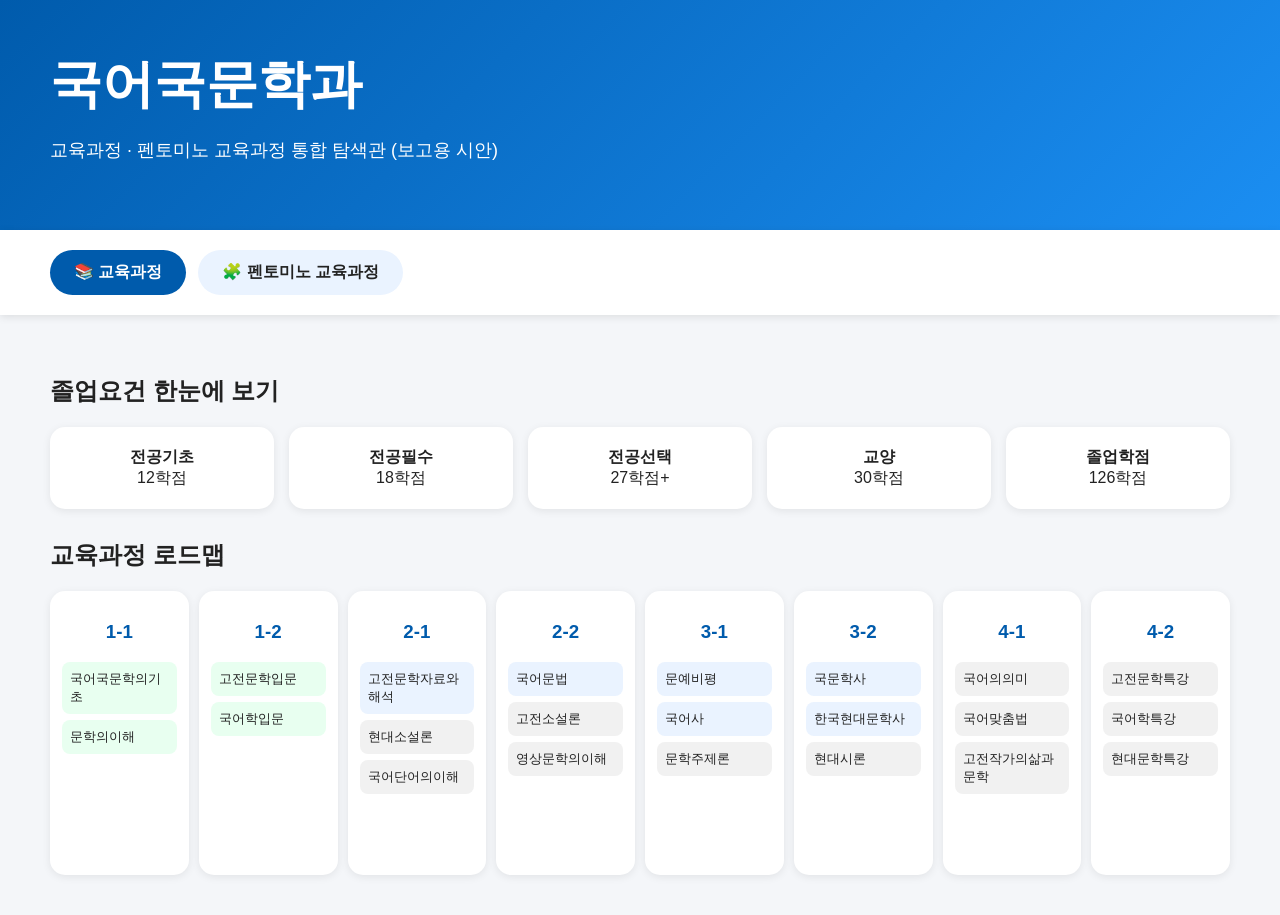
==== html.html @ 1b3061b0 "Add files via upload" ====
<!DOCTYPE html>
<html lang="ko">
<head>
<meta charset="utf-8">
<meta name="viewport" content="width=device-width, initial-scale=1">
<title>국어국문학과 교육과정 탐색관 v3</title>
<style>
body{margin:0;font-family:'Pretendard',Arial,sans-serif;background:#f4f6f9;color:#222}
.hero{background:linear-gradient(135deg,#005bac,#1b8ef2);color:#fff;padding:50px}
.hero h1{margin:0;font-size:52px}
.hero p{font-size:18px}
.tabs{display:flex;gap:12px;padding:20px 50px;background:#fff;box-shadow:0 2px 8px rgba(0,0,0,.1)}
.tab{padding:12px 24px;border-radius:30px;background:#eaf3ff;cursor:pointer;font-weight:700}
.tab.active{background:#005bac;color:#fff}
.panel{display:none;padding:40px 50px}
.panel.active{display:block}
.summary{display:grid;grid-template-columns:repeat(5,1fr);gap:15px;margin-bottom:30px}
.stat{background:#fff;padding:20px;border-radius:15px;text-align:center;box-shadow:0 2px 8px rgba(0,0,0,.08)}
.roadmap{display:grid;grid-template-columns:repeat(8,1fr);gap:10px}
.sem{background:#fff;border-radius:15px;padding:12px;min-height:260px;box-shadow:0 2px 8px rgba(0,0,0,.08)}
.sem h3{text-align:center;color:#005bac}
.course{padding:8px;border-radius:8px;margin:6px 0;font-size:13px}
.basic{background:#e8fff0}
.required{background:#eaf3ff}
.elective{background:#f1f1f1}

.module{background:#fff;border-radius:18px;padding:20px;margin-bottom:20px;box-shadow:0 2px 8px rgba(0,0,0,.08)}
.module h3{color:#005bac}
table{width:100%;border-collapse:collapse}
th,td{border:1px solid #ddd;padding:8px;font-size:14px}
th{background:#005bac;color:#fff}

.trackbox{background:#fff;border-radius:18px;padding:20px;box-shadow:0 2px 8px rgba(0,0,0,.08)}
.trackA{border-left:8px solid #005bac}
.trackB{border-left:8px solid #00a0e9}

.pento-roadmap{overflow:auto;background:#fff;padding:20px;border-radius:18px;box-shadow:0 2px 8px rgba(0,0,0,.08)}
.pento-roadmap table td{text-align:center;height:60px}
</style>
</head>
<body>

<div class="hero">
<h1>국어국문학과</h1>
<p>교육과정 · 펜토미노 교육과정 통합 탐색관 (보고용 시안)</p>
</div>

<div class="tabs">
<div class="tab active" onclick="showTab('curriculum',this)">📚 교육과정</div>
<div class="tab" onclick="showTab('pentomino',this)">🧩 펜토미노 교육과정</div>
</div>

<div id="curriculum" class="panel active">
<h2>졸업요건 한눈에 보기</h2>
<div class="summary">
<div class="stat"><b>전공기초</b><br>12학점</div>
<div class="stat"><b>전공필수</b><br>18학점</div>
<div class="stat"><b>전공선택</b><br>27학점+</div>
<div class="stat"><b>교양</b><br>30학점</div>
<div class="stat"><b>졸업학점</b><br>126학점</div>
</div>

<h2>교육과정 로드맵</h2>
<div class="roadmap">
<div class="sem"><h3>1-1</h3>
<div class="course basic">국어국문학의기초</div>
<div class="course basic">문학의이해</div>
</div>

<div class="sem"><h3>1-2</h3>
<div class="course basic">고전문학입문</div>
<div class="course basic">국어학입문</div>
</div>

<div class="sem"><h3>2-1</h3>
<div class="course required">고전문학자료와해석</div>
<div class="course elective">현대소설론</div>
<div class="course elective">국어단어의이해</div>
</div>

<div class="sem"><h3>2-2</h3>
<div class="course required">국어문법</div>
<div class="course elective">고전소설론</div>
<div class="course elective">영상문학의이해</div>
</div>

<div class="sem"><h3>3-1</h3>
<div class="course required">문예비평</div>
<div class="course required">국어사</div>
<div class="course elective">문학주제론</div>
</div>

<div class="sem"><h3>3-2</h3>
<div class="course required">국문학사</div>
<div class="course required">한국현대문학사</div>
<div class="course elective">현대시론</div>
</div>

<div class="sem"><h3>4-1</h3>
<div class="course elective">국어의의미</div>
<div class="course elective">국어맞춤법</div>
<div class="course elective">고전작가의삶과문학</div>
</div>

<div class="sem"><h3>4-2</h3>
<div class="course elective">고전문학특강</div>
<div class="course elective">국어학특강</div>
<div class="course elective">현대문학특강</div>
</div>
</div>
</div>

<div id="pentomino" class="panel">
<h2>모듈 구성</h2>

<div class="module">
<h3>ⓐ 한국문화기획 모듈</h3>
<p>영상문학의이해 · 현대문화와웹문학 · 문학주제론 · 중세국어의이해 · 현대서사이론</p>
</div>

<div class="module">
<h3>ⓑ 트랜스로컬 한국학 모듈</h3>
<p>시조와가사 · 동아시아의문학과문화 · 외국어로서의한국어 · 국어맞춤법</p>
</div>

<div class="module">
<h3>ⓒ 한국고전문학 모듈</h3>
<p>고전문학자료와해석 · 고전소설론 · 향가와고려가요 · 국문학사 · 고전작가의삶과문학</p>
</div>

<div class="module">
<h3>ⓓ 한국어언어학 모듈</h3>
<p>국어단어의이해 · 국어문법 · 국어의말소리 · 국어와방언 · 국어사</p>
</div>

<div class="module">
<h3>ⓔ 한국현대문학 모듈</h3>
<p>현대소설론 · 현대문학텍스트읽기 · 문예비평 · 현대시론 · 한국현대문학사</p>
</div>

<h2>트랙 구성</h2>

<div class="trackbox trackA">
<h3>A. 한국문화기획 트랙</h3>
<p>필수 : 한국문화기획 모듈(15학점)</p>
<p>선택 : 한국고전문학 · 한국어언어학 · 한국현대문학 모듈</p>
</div><br>

<div class="trackbox trackB">
<h3>B. 트랜스로컬 한국학 트랙</h3>
<p>필수 : 트랜스로컬 한국학 모듈(15학점)</p>
<p>선택 : 한국고전문학 · 한국어언어학 · 한국현대문학 모듈</p>
</div>

<h2 style="margin-top:30px">펜토미노 교육과정 로드맵</h2>
<div class="pento-roadmap">
<table>
<tr><th>트랙</th><th>2-1</th><th>2-2</th><th>3-1</th><th>3-2</th><th>4-1</th></tr>
<tr>
<td>한국문화기획</td>
<td>고전문학자료와해석<br>국어단어의이해<br>현대소설론</td>
<td>현대문화와웹문학<br>영상문학의이해<br>국어문법</td>
<td>문학주제론<br>국어사<br>문예비평</td>
<td>중세국어의이해<br>국문학사<br>현대시론</td>
<td>현대서사이론<br>고전작가의삶과문학</td>
</tr>
<tr>
<td>트랜스로컬한국학</td>
<td>고전문학자료와해석<br>국어단어의이해<br>현대소설론</td>
<td>고전소설론<br>향가와고려가요<br>국어문법</td>
<td>시조와가사<br>동아시아문학과문화<br>문예비평</td>
<td>외국어로서의한국어<br>국문학사<br>현대시론</td>
<td>국어맞춤법<br>동아시아문학과문화<br>고전작가의삶과문학</td>
</tr>
</table>
</div>

</div>

<script>
function showTab(id,el){
document.querySelectorAll('.panel').forEach(x=>x.classList.remove('active'));
document.querySelectorAll('.tab').forEach(x=>x.classList.remove('active'));
document.getElementById(id).classList.add('active');
el.classList.add('active');
}
</script>
</body>
</html>
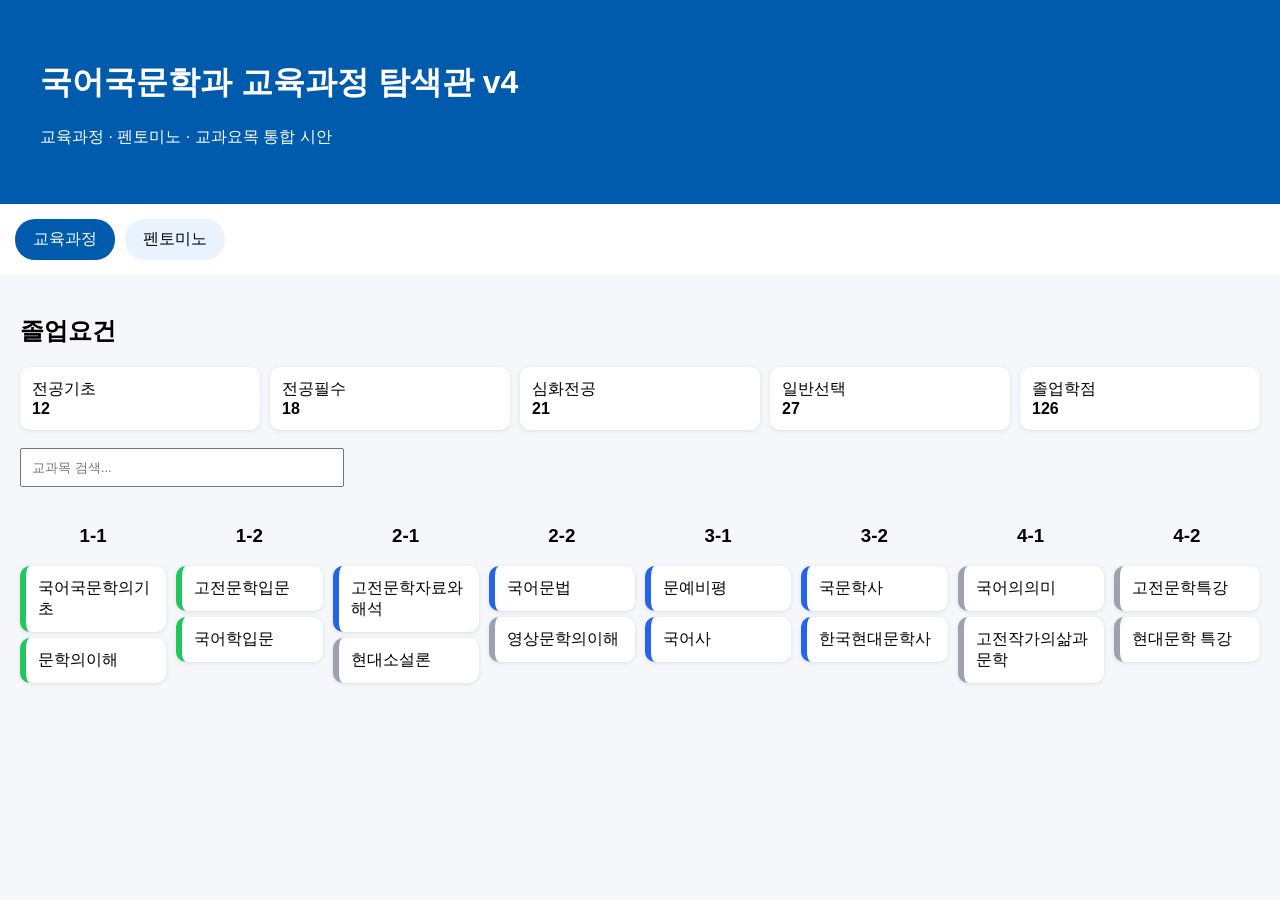
==== commit b184c49c: "Add files via upload" ====
--- a/html.html
+++ b/html.html
@@ -1,190 +1,139 @@
-
 <!DOCTYPE html>
 <html lang="ko">
 <head>
-<meta charset="utf-8">
-<meta name="viewport" content="width=device-width, initial-scale=1">
-<title>국어국문학과 교육과정 탐색관 v3</title>
+<meta charset="UTF-8">
+<meta name="viewport" content="width=device-width,initial-scale=1">
+<title>국어국문학과 교육과정 탐색관 v4</title>
 <style>
-body{margin:0;font-family:'Pretendard',Arial,sans-serif;background:#f4f6f9;color:#222}
-.hero{background:linear-gradient(135deg,#005bac,#1b8ef2);color:#fff;padding:50px}
-.hero h1{margin:0;font-size:52px}
-.hero p{font-size:18px}
-.tabs{display:flex;gap:12px;padding:20px 50px;background:#fff;box-shadow:0 2px 8px rgba(0,0,0,.1)}
-.tab{padding:12px 24px;border-radius:30px;background:#eaf3ff;cursor:pointer;font-weight:700}
-.tab.active{background:#005bac;color:#fff}
-.panel{display:none;padding:40px 50px}
-.panel.active{display:block}
-.summary{display:grid;grid-template-columns:repeat(5,1fr);gap:15px;margin-bottom:30px}
-.stat{background:#fff;padding:20px;border-radius:15px;text-align:center;box-shadow:0 2px 8px rgba(0,0,0,.08)}
-.roadmap{display:grid;grid-template-columns:repeat(8,1fr);gap:10px}
-.sem{background:#fff;border-radius:15px;padding:12px;min-height:260px;box-shadow:0 2px 8px rgba(0,0,0,.08)}
-.sem h3{text-align:center;color:#005bac}
-.course{padding:8px;border-radius:8px;margin:6px 0;font-size:13px}
-.basic{background:#e8fff0}
-.required{background:#eaf3ff}
-.elective{background:#f1f1f1}
-
-.module{background:#fff;border-radius:18px;padding:20px;margin-bottom:20px;box-shadow:0 2px 8px rgba(0,0,0,.08)}
-.module h3{color:#005bac}
-table{width:100%;border-collapse:collapse}
-th,td{border:1px solid #ddd;padding:8px;font-size:14px}
+body{font-family:Arial,sans-serif;margin:0;background:#f5f7fb}
+header{background:#005bac;color:#fff;padding:40px}
+.tabs{display:flex;gap:10px;padding:15px;background:#fff}
+.tab{padding:10px 18px;border-radius:20px;background:#e9f2ff;cursor:pointer}
+.active{background:#005bac;color:#fff}
+.section{padding:20px}
+.hidden{display:none}
+.stats{display:grid;grid-template-columns:repeat(5,1fr);gap:10px}
+.card,.course{background:#fff;padding:12px;border-radius:10px;box-shadow:0 1px 4px rgba(0,0,0,.1)}
+.roadmap{display:grid;grid-template-columns:repeat(8,1fr);gap:10px;margin-top:20px}
+.sem h3{text-align:center}
+.course{margin:6px 0;cursor:pointer}
+.basic{border-left:6px solid #22c55e}
+.required{border-left:6px solid #2563eb}
+.elective{border-left:6px solid #9ca3af}
+input{padding:10px;width:300px}
+table{width:100%;border-collapse:collapse;background:#fff}
+th,td{border:1px solid #ddd;padding:8px}
 th{background:#005bac;color:#fff}
-
-.trackbox{background:#fff;border-radius:18px;padding:20px;box-shadow:0 2px 8px rgba(0,0,0,.08)}
-.trackA{border-left:8px solid #005bac}
-.trackB{border-left:8px solid #00a0e9}
-
-.pento-roadmap{overflow:auto;background:#fff;padding:20px;border-radius:18px;box-shadow:0 2px 8px rgba(0,0,0,.08)}
-.pento-roadmap table td{text-align:center;height:60px}
+#modal{position:fixed;inset:0;background:rgba(0,0,0,.5);display:none}
+#modalBox{background:#fff;max-width:700px;margin:5% auto;padding:20px;border-radius:12px}
 </style>
 </head>
 <body>
+<header>
+<h1>국어국문학과 교육과정 탐색관 v4</h1>
+<p>교육과정 · 펜토미노 · 교과요목 통합 시안</p>
+</header>
 
-<div class="hero">
-<h1>국어국문학과</h1>
-<p>교육과정 · 펜토미노 교육과정 통합 탐색관 (보고용 시안)</p>
+<div class="tabs">
+<div class="tab active" onclick="showTab('cur',this)">교육과정</div>
+<div class="tab" onclick="showTab('pen',this)">펜토미노</div>
 </div>
 
-<div class="tabs">
-<div class="tab active" onclick="showTab('curriculum',this)">📚 교육과정</div>
-<div class="tab" onclick="showTab('pentomino',this)">🧩 펜토미노 교육과정</div>
+<div id="cur" class="section">
+<h2>졸업요건</h2>
+<div class="stats">
+<div class="card">전공기초<br><b>12</b></div>
+<div class="card">전공필수<br><b>18</b></div>
+<div class="card">심화전공<br><b>21</b></div>
+<div class="card">일반선택<br><b>27</b></div>
+<div class="card">졸업학점<br><b>126</b></div>
 </div>
+<br>
+<input id="search" placeholder="교과목 검색..." onkeyup="filterCourses()">
 
-<div id="curriculum" class="panel active">
-<h2>졸업요건 한눈에 보기</h2>
-<div class="summary">
-<div class="stat"><b>전공기초</b><br>12학점</div>
-<div class="stat"><b>전공필수</b><br>18학점</div>
-<div class="stat"><b>전공선택</b><br>27학점+</div>
-<div class="stat"><b>교양</b><br>30학점</div>
-<div class="stat"><b>졸업학점</b><br>126학점</div>
-</div>
-
-<h2>교육과정 로드맵</h2>
 <div class="roadmap">
 <div class="sem"><h3>1-1</h3>
-<div class="course basic">국어국문학의기초</div>
-<div class="course basic">문학의이해</div>
+<div class="course basic" data-name="국어국문학의기초" onclick="openCourse('국어국문학의기초')">국어국문학의기초</div>
+<div class="course basic" onclick="openCourse('문학의이해')">문학의이해</div>
 </div>
-
 <div class="sem"><h3>1-2</h3>
-<div class="course basic">고전문학입문</div>
-<div class="course basic">국어학입문</div>
+<div class="course basic" onclick="openCourse('고전문학입문')">고전문학입문</div>
+<div class="course basic" onclick="openCourse('국어학입문')">국어학입문</div>
 </div>
-
 <div class="sem"><h3>2-1</h3>
-<div class="course required">고전문학자료와해석</div>
-<div class="course elective">현대소설론</div>
-<div class="course elective">국어단어의이해</div>
+<div class="course required" onclick="openCourse('고전문학자료와해석')">고전문학자료와해석</div>
+<div class="course elective" onclick="openCourse('현대소설론')">현대소설론</div>
 </div>
-
 <div class="sem"><h3>2-2</h3>
-<div class="course required">국어문법</div>
-<div class="course elective">고전소설론</div>
-<div class="course elective">영상문학의이해</div>
+<div class="course required" onclick="openCourse('국어문법')">국어문법</div>
+<div class="course elective" onclick="openCourse('영상문학의이해')">영상문학의이해</div>
 </div>
-
 <div class="sem"><h3>3-1</h3>
-<div class="course required">문예비평</div>
-<div class="course required">국어사</div>
-<div class="course elective">문학주제론</div>
+<div class="course required" onclick="openCourse('문예비평')">문예비평</div>
+<div class="course required" onclick="openCourse('국어사')">국어사</div>
 </div>
-
 <div class="sem"><h3>3-2</h3>
-<div class="course required">국문학사</div>
-<div class="course required">한국현대문학사</div>
-<div class="course elective">현대시론</div>
+<div class="course required" onclick="openCourse('국문학사')">국문학사</div>
+<div class="course required" onclick="openCourse('한국현대문학사')">한국현대문학사</div>
 </div>
-
 <div class="sem"><h3>4-1</h3>
-<div class="course elective">국어의의미</div>
-<div class="course elective">국어맞춤법</div>
-<div class="course elective">고전작가의삶과문학</div>
+<div class="course elective" onclick="openCourse('국어의의미')">국어의의미</div>
+<div class="course elective" onclick="openCourse('고전작가의삶과문학')">고전작가의삶과문학</div>
 </div>
-
 <div class="sem"><h3>4-2</h3>
-<div class="course elective">고전문학특강</div>
-<div class="course elective">국어학특강</div>
-<div class="course elective">현대문학특강</div>
+<div class="course elective" onclick="openCourse('고전문학특강')">고전문학특강</div>
+<div class="course elective" onclick="openCourse('현대문학 특강')">현대문학 특강</div>
 </div>
 </div>
 </div>
 
-<div id="pentomino" class="panel">
-<h2>모듈 구성</h2>
-
-<div class="module">
-<h3>ⓐ 한국문화기획 모듈</h3>
-<p>영상문학의이해 · 현대문화와웹문학 · 문학주제론 · 중세국어의이해 · 현대서사이론</p>
+<div id="pen" class="section hidden">
+<h2>펜토미노 모듈 구성</h2>
+<table>
+<tr><th>모듈</th><th>대표 교과목</th></tr>
+<tr><td>한국문화기획</td><td>영상문학의이해, 현대문화와웹문학, 문학주제론</td></tr>
+<tr><td>트랜스로컬 한국학</td><td>시조와가사, 동아시아의문학과문화, 외국어로서의한국어</td></tr>
+<tr><td>한국고전문학</td><td>고전문학자료와해석, 고전소설론, 향가와고려가요</td></tr>
+<tr><td>한국어언어학</td><td>국어문법, 국어단어의이해, 국어와방언</td></tr>
+<tr><td>한국현대문학</td><td>현대소설론, 현대시론, 문예비평</td></tr>
+</table>
+<br>
+<h2>트랙</h2>
+<div class="card"><b>한국문화기획 트랙</b> : 한국문화기획 모듈 필수 + 선택 모듈</div><br>
+<div class="card"><b>트랜스로컬 한국학 트랙</b> : 트랜스로컬 한국학 모듈 필수 + 선택 모듈</div>
 </div>
 
-<div class="module">
-<h3>ⓑ 트랜스로컬 한국학 모듈</h3>
-<p>시조와가사 · 동아시아의문학과문화 · 외국어로서의한국어 · 국어맞춤법</p>
+<div id="modal">
+<div id="modalBox">
+<h2 id="mTitle"></h2>
+<p id="mBody"></p>
+<button onclick="closeModal()">닫기</button>
 </div>
-
-<div class="module">
-<h3>ⓒ 한국고전문학 모듈</h3>
-<p>고전문학자료와해석 · 고전소설론 · 향가와고려가요 · 국문학사 · 고전작가의삶과문학</p>
-</div>
-
-<div class="module">
-<h3>ⓓ 한국어언어학 모듈</h3>
-<p>국어단어의이해 · 국어문법 · 국어의말소리 · 국어와방언 · 국어사</p>
-</div>
-
-<div class="module">
-<h3>ⓔ 한국현대문학 모듈</h3>
-<p>현대소설론 · 현대문학텍스트읽기 · 문예비평 · 현대시론 · 한국현대문학사</p>
-</div>
-
-<h2>트랙 구성</h2>
-
-<div class="trackbox trackA">
-<h3>A. 한국문화기획 트랙</h3>
-<p>필수 : 한국문화기획 모듈(15학점)</p>
-<p>선택 : 한국고전문학 · 한국어언어학 · 한국현대문학 모듈</p>
-</div><br>
-
-<div class="trackbox trackB">
-<h3>B. 트랜스로컬 한국학 트랙</h3>
-<p>필수 : 트랜스로컬 한국학 모듈(15학점)</p>
-<p>선택 : 한국고전문학 · 한국어언어학 · 한국현대문학 모듈</p>
-</div>
-
-<h2 style="margin-top:30px">펜토미노 교육과정 로드맵</h2>
-<div class="pento-roadmap">
-<table>
-<tr><th>트랙</th><th>2-1</th><th>2-2</th><th>3-1</th><th>3-2</th><th>4-1</th></tr>
-<tr>
-<td>한국문화기획</td>
-<td>고전문학자료와해석<br>국어단어의이해<br>현대소설론</td>
-<td>현대문화와웹문학<br>영상문학의이해<br>국어문법</td>
-<td>문학주제론<br>국어사<br>문예비평</td>
-<td>중세국어의이해<br>국문학사<br>현대시론</td>
-<td>현대서사이론<br>고전작가의삶과문학</td>
-</tr>
-<tr>
-<td>트랜스로컬한국학</td>
-<td>고전문학자료와해석<br>국어단어의이해<br>현대소설론</td>
-<td>고전소설론<br>향가와고려가요<br>국어문법</td>
-<td>시조와가사<br>동아시아문학과문화<br>문예비평</td>
-<td>외국어로서의한국어<br>국문학사<br>현대시론</td>
-<td>국어맞춤법<br>동아시아문학과문화<br>고전작가의삶과문학</td>
-</tr>
-</table>
-</div>
-
 </div>
 
 <script>
-function showTab(id,el){
-document.querySelectorAll('.panel').forEach(x=>x.classList.remove('active'));
-document.querySelectorAll('.tab').forEach(x=>x.classList.remove('active'));
-document.getElementById(id).classList.add('active');
-el.classList.add('active');
-}
+const courses={
+"국어국문학의기초":"국어국문학의 공통적이고 기초적인 내용을 다루어 일관된 체계를 갖추도록 한다.",
+"문학의이해":"문학의 개념을 이해하고 작품 감상과 분석 능력을 기른다.",
+"고전문학입문":"고전문학의 장르와 특징을 이해한다.",
+"국어학입문":"국어의 음운, 형태, 문법, 어휘 등을 학습한다.",
+"고전문학자료와해석":"고전문학 자료 분석과 해석 능력을 기른다.",
+"국어문법":"문법 범주의 기능과 관계를 이해한다.",
+"문예비평":"문학 비평의 방법론과 실제를 학습한다.",
+"국어사":"국어의 역사적 변천을 이해한다.",
+"현대소설론":"현대소설 이론과 작품 분석 능력을 기른다.",
+"영상문학의이해":"영상예술과 문학의 관계를 탐구한다.",
+"국문학사":"한국문학사의 흐름을 이해한다.",
+"한국현대문학사":"현대문학의 전개 과정을 이해한다.",
+"국어의의미":"국어 의미론의 특질을 이해한다.",
+"고전작가의삶과문학":"대표 고전작가의 삶과 문학을 탐구한다.",
+"고전문학특강":"새로운 관점에서 고전작품을 해석한다.",
+"현대문학 특강":"현대문학의 주요 동향을 탐구한다."
+};
+function openCourse(n){document.getElementById('mTitle').innerText=n;document.getElementById('mBody').innerText=courses[n]||'';document.getElementById('modal').style.display='block';}
+function closeModal(){document.getElementById('modal').style.display='none';}
+function showTab(id,el){document.getElementById('cur').classList.add('hidden');document.getElementById('pen').classList.add('hidden');document.getElementById(id).classList.remove('hidden');document.querySelectorAll('.tab').forEach(t=>t.classList.remove('active'));el.classList.add('active');}
+function filterCourses(){let q=document.getElementById('search').value;document.querySelectorAll('.course').forEach(c=>{c.style.display=c.innerText.includes(q)?'block':'none';});}
 </script>
 </body>
 </html>
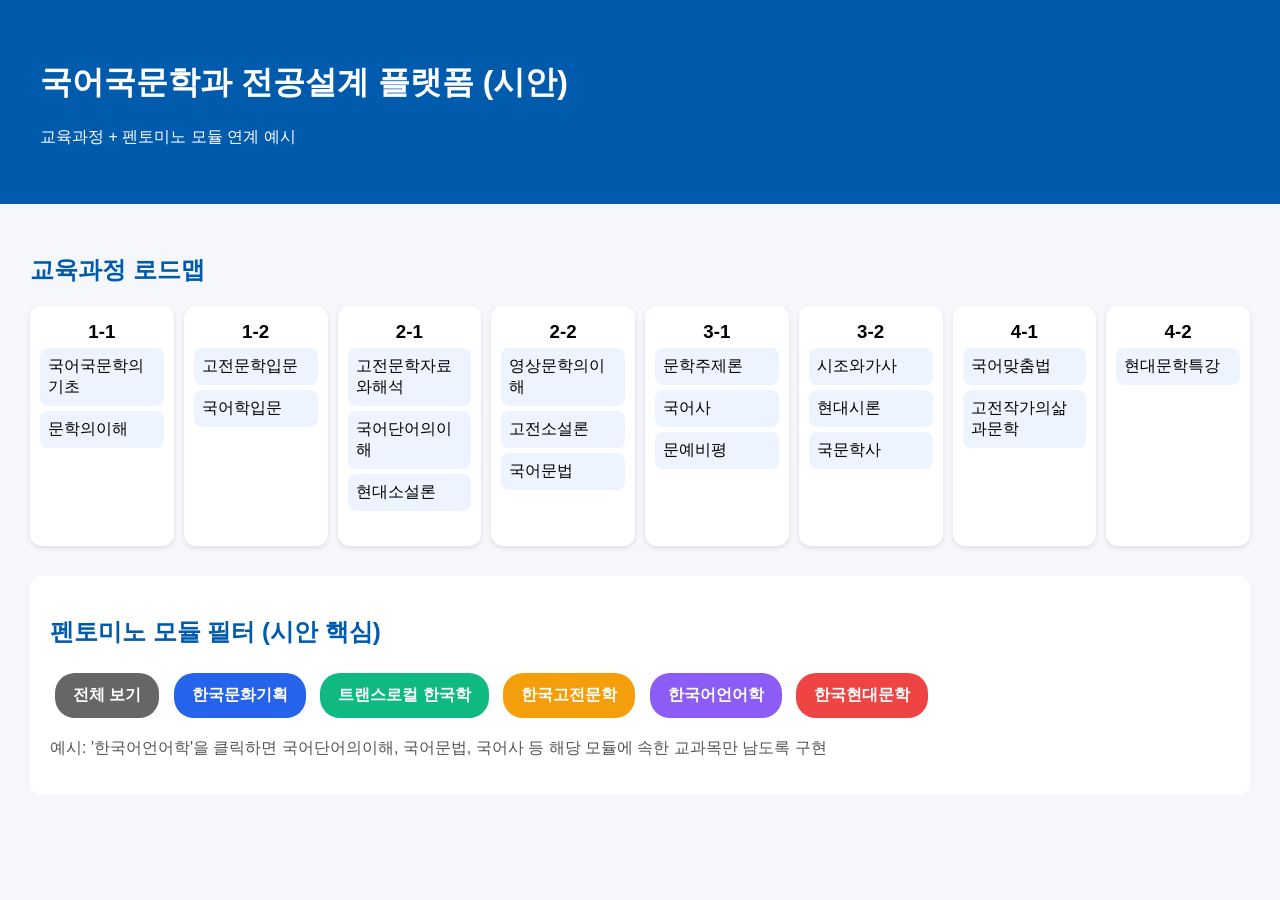
==== commit d6591bea: "Add files via upload" ====
--- a/html.html
+++ b/html.html
@@ -1,139 +1,134 @@
+
 <!DOCTYPE html>
 <html lang="ko">
 <head>
 <meta charset="UTF-8">
-<meta name="viewport" content="width=device-width,initial-scale=1">
-<title>국어국문학과 교육과정 탐색관 v4</title>
+<title>국어국문학과 전공설계 시안</title>
 <style>
 body{font-family:Arial,sans-serif;margin:0;background:#f5f7fb}
-header{background:#005bac;color:#fff;padding:40px}
-.tabs{display:flex;gap:10px;padding:15px;background:#fff}
-.tab{padding:10px 18px;border-radius:20px;background:#e9f2ff;cursor:pointer}
-.active{background:#005bac;color:#fff}
-.section{padding:20px}
-.hidden{display:none}
-.stats{display:grid;grid-template-columns:repeat(5,1fr);gap:10px}
-.card,.course{background:#fff;padding:12px;border-radius:10px;box-shadow:0 1px 4px rgba(0,0,0,.1)}
-.roadmap{display:grid;grid-template-columns:repeat(8,1fr);gap:10px;margin-top:20px}
-.sem h3{text-align:center}
-.course{margin:6px 0;cursor:pointer}
-.basic{border-left:6px solid #22c55e}
-.required{border-left:6px solid #2563eb}
-.elective{border-left:6px solid #9ca3af}
-input{padding:10px;width:300px}
-table{width:100%;border-collapse:collapse;background:#fff}
-th,td{border:1px solid #ddd;padding:8px}
-th{background:#005bac;color:#fff}
-#modal{position:fixed;inset:0;background:rgba(0,0,0,.5);display:none}
-#modalBox{background:#fff;max-width:700px;margin:5% auto;padding:20px;border-radius:12px}
+header{background:#005BAC;color:white;padding:40px}
+.container{padding:30px}
+h2{color:#005BAC}
+.roadmap{display:grid;grid-template-columns:repeat(8,1fr);gap:10px}
+.sem{background:white;border-radius:12px;padding:10px;min-height:220px;box-shadow:0 2px 5px rgba(0,0,0,.1)}
+.sem h3{text-align:center;margin:5px}
+.course{padding:8px;border-radius:8px;margin:5px 0;background:#eef4ff}
+.filter-area{margin-top:30px;background:white;padding:20px;border-radius:12px}
+.filter-btn{
+display:inline-block;
+padding:12px 18px;
+margin:5px;
+border-radius:20px;
+cursor:pointer;
+font-weight:bold;
+}
+.all{background:#666;color:white}
+.a{background:#2563eb;color:white}
+.b{background:#10b981;color:white}
+.c{background:#f59e0b;color:white}
+.d{background:#8b5cf6;color:white}
+.e{background:#ef4444;color:white}
+.note{margin-top:15px;color:#555}
 </style>
 </head>
 <body>
+
 <header>
-<h1>국어국문학과 교육과정 탐색관 v4</h1>
-<p>교육과정 · 펜토미노 · 교과요목 통합 시안</p>
+<h1>국어국문학과 전공설계 플랫폼 (시안)</h1>
+<p>교육과정 + 펜토미노 모듈 연계 예시</p>
 </header>
 
-<div class="tabs">
-<div class="tab active" onclick="showTab('cur',this)">교육과정</div>
-<div class="tab" onclick="showTab('pen',this)">펜토미노</div>
+<div class="container">
+
+<h2>교육과정 로드맵</h2>
+
+<div class="roadmap">
+
+<div class="sem"><h3>1-1</h3>
+<div class="course">국어국문학의기초</div>
+<div class="course">문학의이해</div>
 </div>
 
-<div id="cur" class="section">
-<h2>졸업요건</h2>
-<div class="stats">
-<div class="card">전공기초<br><b>12</b></div>
-<div class="card">전공필수<br><b>18</b></div>
-<div class="card">심화전공<br><b>21</b></div>
-<div class="card">일반선택<br><b>27</b></div>
-<div class="card">졸업학점<br><b>126</b></div>
-</div>
-<br>
-<input id="search" placeholder="교과목 검색..." onkeyup="filterCourses()">
-
-<div class="roadmap">
-<div class="sem"><h3>1-1</h3>
-<div class="course basic" data-name="국어국문학의기초" onclick="openCourse('국어국문학의기초')">국어국문학의기초</div>
-<div class="course basic" onclick="openCourse('문학의이해')">문학의이해</div>
-</div>
 <div class="sem"><h3>1-2</h3>
-<div class="course basic" onclick="openCourse('고전문학입문')">고전문학입문</div>
-<div class="course basic" onclick="openCourse('국어학입문')">국어학입문</div>
-</div>
-<div class="sem"><h3>2-1</h3>
-<div class="course required" onclick="openCourse('고전문학자료와해석')">고전문학자료와해석</div>
-<div class="course elective" onclick="openCourse('현대소설론')">현대소설론</div>
-</div>
-<div class="sem"><h3>2-2</h3>
-<div class="course required" onclick="openCourse('국어문법')">국어문법</div>
-<div class="course elective" onclick="openCourse('영상문학의이해')">영상문학의이해</div>
-</div>
-<div class="sem"><h3>3-1</h3>
-<div class="course required" onclick="openCourse('문예비평')">문예비평</div>
-<div class="course required" onclick="openCourse('국어사')">국어사</div>
-</div>
-<div class="sem"><h3>3-2</h3>
-<div class="course required" onclick="openCourse('국문학사')">국문학사</div>
-<div class="course required" onclick="openCourse('한국현대문학사')">한국현대문학사</div>
-</div>
-<div class="sem"><h3>4-1</h3>
-<div class="course elective" onclick="openCourse('국어의의미')">국어의의미</div>
-<div class="course elective" onclick="openCourse('고전작가의삶과문학')">고전작가의삶과문학</div>
-</div>
-<div class="sem"><h3>4-2</h3>
-<div class="course elective" onclick="openCourse('고전문학특강')">고전문학특강</div>
-<div class="course elective" onclick="openCourse('현대문학 특강')">현대문학 특강</div>
-</div>
-</div>
+<div class="course">고전문학입문</div>
+<div class="course">국어학입문</div>
 </div>
 
-<div id="pen" class="section hidden">
-<h2>펜토미노 모듈 구성</h2>
-<table>
-<tr><th>모듈</th><th>대표 교과목</th></tr>
-<tr><td>한국문화기획</td><td>영상문학의이해, 현대문화와웹문학, 문학주제론</td></tr>
-<tr><td>트랜스로컬 한국학</td><td>시조와가사, 동아시아의문학과문화, 외국어로서의한국어</td></tr>
-<tr><td>한국고전문학</td><td>고전문학자료와해석, 고전소설론, 향가와고려가요</td></tr>
-<tr><td>한국어언어학</td><td>국어문법, 국어단어의이해, 국어와방언</td></tr>
-<tr><td>한국현대문학</td><td>현대소설론, 현대시론, 문예비평</td></tr>
-</table>
-<br>
-<h2>트랙</h2>
-<div class="card"><b>한국문화기획 트랙</b> : 한국문화기획 모듈 필수 + 선택 모듈</div><br>
-<div class="card"><b>트랜스로컬 한국학 트랙</b> : 트랜스로컬 한국학 모듈 필수 + 선택 모듈</div>
+<div class="sem"><h3>2-1</h3>
+<div class="course module-c">고전문학자료와해석</div>
+<div class="course module-d">국어단어의이해</div>
+<div class="course module-e">현대소설론</div>
 </div>
 
-<div id="modal">
-<div id="modalBox">
-<h2 id="mTitle"></h2>
-<p id="mBody"></p>
-<button onclick="closeModal()">닫기</button>
+<div class="sem"><h3>2-2</h3>
+<div class="course module-a">영상문학의이해</div>
+<div class="course module-c">고전소설론</div>
+<div class="course module-d">국어문법</div>
 </div>
+
+<div class="sem"><h3>3-1</h3>
+<div class="course module-a">문학주제론</div>
+<div class="course module-d">국어사</div>
+<div class="course module-e">문예비평</div>
+</div>
+
+<div class="sem"><h3>3-2</h3>
+<div class="course module-b">시조와가사</div>
+<div class="course module-e">현대시론</div>
+<div class="course module-c">국문학사</div>
+</div>
+
+<div class="sem"><h3>4-1</h3>
+<div class="course module-b">국어맞춤법</div>
+<div class="course module-c">고전작가의삶과문학</div>
+</div>
+
+<div class="sem"><h3>4-2</h3>
+<div class="course">현대문학특강</div>
+</div>
+
+</div>
+
+<div class="filter-area">
+
+<h2>펜토미노 모듈 필터 (시안 핵심)</h2>
+
+<div class="filter-btn all" onclick="filterModule('all')">전체 보기</div>
+<div class="filter-btn a" onclick="filterModule('a')">한국문화기획</div>
+<div class="filter-btn b" onclick="filterModule('b')">트랜스로컬 한국학</div>
+<div class="filter-btn c" onclick="filterModule('c')">한국고전문학</div>
+<div class="filter-btn d" onclick="filterModule('d')">한국어언어학</div>
+<div class="filter-btn e" onclick="filterModule('e')">한국현대문학</div>
+
+<p class="note">
+예시: '한국어언어학'을 클릭하면 국어단어의이해, 국어문법, 국어사 등 해당 모듈에 속한 교과목만 남도록 구현
+</p>
+
+</div>
+
 </div>
 
 <script>
-const courses={
-"국어국문학의기초":"국어국문학의 공통적이고 기초적인 내용을 다루어 일관된 체계를 갖추도록 한다.",
-"문학의이해":"문학의 개념을 이해하고 작품 감상과 분석 능력을 기른다.",
-"고전문학입문":"고전문학의 장르와 특징을 이해한다.",
-"국어학입문":"국어의 음운, 형태, 문법, 어휘 등을 학습한다.",
-"고전문학자료와해석":"고전문학 자료 분석과 해석 능력을 기른다.",
-"국어문법":"문법 범주의 기능과 관계를 이해한다.",
-"문예비평":"문학 비평의 방법론과 실제를 학습한다.",
-"국어사":"국어의 역사적 변천을 이해한다.",
-"현대소설론":"현대소설 이론과 작품 분석 능력을 기른다.",
-"영상문학의이해":"영상예술과 문학의 관계를 탐구한다.",
-"국문학사":"한국문학사의 흐름을 이해한다.",
-"한국현대문학사":"현대문학의 전개 과정을 이해한다.",
-"국어의의미":"국어 의미론의 특질을 이해한다.",
-"고전작가의삶과문학":"대표 고전작가의 삶과 문학을 탐구한다.",
-"고전문학특강":"새로운 관점에서 고전작품을 해석한다.",
-"현대문학 특강":"현대문학의 주요 동향을 탐구한다."
-};
-function openCourse(n){document.getElementById('mTitle').innerText=n;document.getElementById('mBody').innerText=courses[n]||'';document.getElementById('modal').style.display='block';}
-function closeModal(){document.getElementById('modal').style.display='none';}
-function showTab(id,el){document.getElementById('cur').classList.add('hidden');document.getElementById('pen').classList.add('hidden');document.getElementById(id).classList.remove('hidden');document.querySelectorAll('.tab').forEach(t=>t.classList.remove('active'));el.classList.add('active');}
-function filterCourses(){let q=document.getElementById('search').value;document.querySelectorAll('.course').forEach(c=>{c.style.display=c.innerText.includes(q)?'block':'none';});}
+function filterModule(module){
+const courses=document.querySelectorAll('.course');
+
+courses.forEach(c=>{
+if(module==='all'){
+c.style.opacity='1';
+return;
+}
+
+if(c.classList.contains('module-'+module)){
+c.style.opacity='1';
+c.style.transform='scale(1.03)';
+}
+else if(c.className.includes('module-')){
+c.style.opacity='0.15';
+c.style.transform='scale(1)';
+}
+});
+}
 </script>
+
 </body>
 </html>
